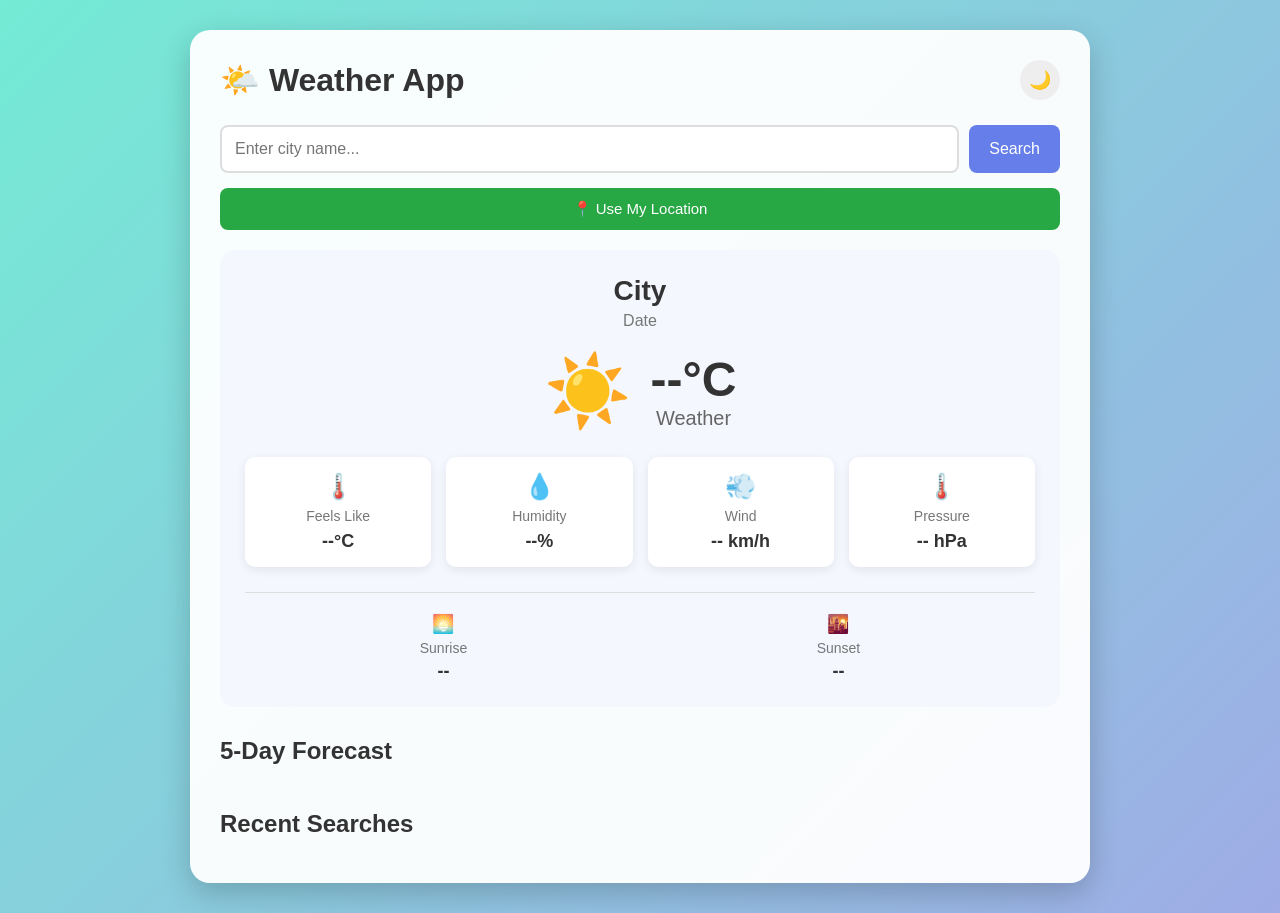
==== Weather-App/index.html @ bdfff519 "Add Weather App project" ====
<!DOCTYPE html>
<html lang="en">
<head>
    <meta charset="UTF-8">
    <meta name="viewport" content="width=device-width, initial-scale=1.0">

    <title>Weather App</title>

    <link rel="stylesheet" href="style.css">
</head>

<body>

    <div class="container">

        <!-- Header -->
        <header>

            <h1>🌤️ Weather App</h1>

            <button id="themeBtn">🌙</button>

        </header>


        <!-- Search -->
        <div class="search-box">

            <input
                type="text"
                id="cityInput"
                placeholder="Enter city name..."
            >

            <button id="searchBtn">
                Search
            </button>

        </div>


        <!-- Location Button -->
        <button id="locationBtn" class="location-btn">
            📍 Use My Location
        </button>


        <!-- Loading -->
        <p id="loading">
            Loading weather...
        </p>


        <!-- Error -->
        <p id="error"></p>


        <!-- Weather Information -->
        <div id="weatherContainer" class="weather-container">

            <!-- Current Weather -->
            <div class="current-weather">

                <h2 id="cityName">
                    City
                </h2>

                <p id="date">
                    Date
                </p>

                <div class="weather-main">

                    <div id="weatherIcon">
                        ☀️
                    </div>

                    <div>
                        <h3 id="temperature">
                            --°C
                        </h3>

                        <p id="condition">
                            Weather
                        </p>
                    </div>

                </div>


                <!-- Weather Details -->
                <div class="details">

                    <div class="detail-box">

                        <span>🌡️</span>

                        <p>Feels Like</p>

                        <strong id="feelsLike">
                            --°C
                        </strong>

                    </div>


                    <div class="detail-box">

                        <span>💧</span>

                        <p>Humidity</p>

                        <strong id="humidity">
                            --%
                        </strong>

                    </div>


                    <div class="detail-box">

                        <span>💨</span>

                        <p>Wind</p>

                        <strong id="wind">
                            -- km/h
                        </strong>

                    </div>


                    <div class="detail-box">

                        <span>🌡️</span>

                        <p>Pressure</p>

                        <strong id="pressure">
                            -- hPa
                        </strong>

                    </div>

                </div>


                <!-- Sunrise Sunset -->
                <div class="sun-info">

                    <div>
                        🌅
                        <span>Sunrise</span>
                        <strong id="sunrise">
                            --
                        </strong>
                    </div>

                    <div>
                        🌇
                        <span>Sunset</span>
                        <strong id="sunset">
                            --
                        </strong>
                    </div>

                </div>

            </div>


            <!-- Forecast -->
            <div class="forecast-section">

                <h2>5-Day Forecast</h2>

                <div id="forecast" class="forecast">

                </div>

            </div>


            <!-- Recent Searches -->
            <div class="recent-section">

                <h2>Recent Searches</h2>

                <div id="recentSearches">

                </div>

            </div>

        </div>

    </div>


    <script src="script.js"></script>

</body>
</html>
---- Weather-App/style.css ----
* {
    margin: 0;
    padding: 0;
    box-sizing: border-box;
}


body {
    font-family: Arial, sans-serif;

    min-height: 100vh;

    background: linear-gradient(
        135deg,
        #74ebd5,
        #9face6
    );

    padding: 30px;

    transition: 0.3s;
}


.container {
    width: 100%;
    max-width: 900px;

    margin: auto;

    background: rgba(255, 255, 255, 0.95);

    padding: 30px;

    border-radius: 20px;

    box-shadow: 0 10px 30px rgba(0,0,0,0.2);
}


/* Header */

header {
    display: flex;

    justify-content: space-between;

    align-items: center;

    margin-bottom: 25px;
}


header h1 {
    color: #333;
}


#themeBtn {
    border: none;

    background: #eee;

    width: 40px;

    height: 40px;

    border-radius: 50%;

    cursor: pointer;

    font-size: 18px;
}


/* Search */

.search-box {
    display: flex;

    gap: 10px;

    margin-bottom: 15px;
}


#cityInput {
    flex: 1;

    padding: 13px;

    border: 2px solid #ddd;

    border-radius: 8px;

    font-size: 16px;

    outline: none;
}


#cityInput:focus {
    border-color: #667eea;
}


#searchBtn {
    padding: 13px 20px;

    border: none;

    border-radius: 8px;

    background: #667eea;

    color: white;

    cursor: pointer;

    font-size: 16px;
}


#searchBtn:hover {
    background: #5568d8;
}


/* Location */

.location-btn {
    width: 100%;

    padding: 12px;

    border: none;

    border-radius: 8px;

    background: #28a745;

    color: white;

    cursor: pointer;

    font-size: 15px;

    margin-bottom: 20px;
}


/* Loading */

#loading {
    display: none;

    text-align: center;

    color: #667eea;

    margin: 15px;
}


/* Error */

#error {
    display: none;

    text-align: center;

    color: #dc3545;

    margin: 15px;
}


/* Current Weather */

.current-weather {
    text-align: center;

    padding: 25px;

    background: #f5f7ff;

    border-radius: 15px;
}


#cityName {
    font-size: 28px;

    color: #333;
}


#date {
    color: #777;

    margin: 5px 0 20px;
}


/* Main Weather */

.weather-main {
    display: flex;

    justify-content: center;

    align-items: center;

    gap: 20px;

    margin-bottom: 25px;
}


#weatherIcon {
    font-size: 70px;
}


#temperature {
    font-size: 48px;

    color: #333;
}


#condition {
    font-size: 20px;

    color: #666;

    text-transform: capitalize;
}


/* Details */

.details {
    display: grid;

    grid-template-columns: repeat(4, 1fr);

    gap: 15px;

    margin-top: 20px;
}


.detail-box {
    background: white;

    padding: 15px;

    border-radius: 10px;

    box-shadow: 0 3px 10px rgba(0,0,0,0.08);
}


.detail-box span {
    font-size: 25px;
}


.detail-box p {
    margin: 7px 0;

    color: #777;

    font-size: 14px;
}


.detail-box strong {
    font-size: 18px;

    color: #333;
}


/* Sunrise Sunset */

.sun-info {
    display: flex;

    justify-content: space-around;

    margin-top: 25px;

    padding-top: 20px;

    border-top: 1px solid #ddd;
}


.sun-info div {
    display: flex;

    flex-direction: column;

    gap: 5px;

    font-size: 18px;
}


.sun-info span {
    color: #777;

    font-size: 14px;
}


.sun-info strong {
    color: #333;
}


/* Forecast */

.forecast-section {
    margin-top: 30px;
}


.forecast-section h2,
.recent-section h2 {
    margin-bottom: 15px;

    color: #333;
}


.forecast {
    display: grid;

    grid-template-columns: repeat(5, 1fr);

    gap: 12px;
}


.forecast-card {
    background: #f5f7ff;

    padding: 15px;

    border-radius: 10px;

    text-align: center;
}


.forecast-card .icon {
    font-size: 35px;

    margin: 10px 0;
}


.forecast-card .temp {
    font-weight: bold;

    font-size: 18px;

    margin-bottom: 5px;
}


.forecast-card .description {
    color: #777;

    font-size: 13px;

    text-transform: capitalize;
}


/* Recent Searches */

.recent-section {
    margin-top: 30px;
}


#recentSearches {
    display: flex;

    flex-wrap: wrap;

    gap: 10px;
}


.recent-city {
    padding: 8px 15px;

    background: #eee;

    border-radius: 20px;

    cursor: pointer;
}


.recent-city:hover {
    background: #667eea;

    color: white;
}


/* Dark Mode */

body.dark {
    background: linear-gradient(
        135deg,
        #141e30,
        #243b55
    );
}


body.dark .container {
    background: #1e1e1e;

    color: white;
}


body.dark h1,
body.dark h2,
body.dark #cityName,
body.dark #temperature,
body.dark .detail-box strong,
body.dark .sun-info strong {
    color: white;
}


body.dark .current-weather,
body.dark .forecast-card {
    background: #2b2b2b;
}


body.dark .detail-box {
    background: #333;
}


body.dark #date,
body.dark #condition,
body.dark .detail-box p,
body.dark .sun-info span {
    color: #bbb;
}


/* Responsive */

@media (max-width: 700px) {

    body {
        padding: 15px;
    }


    .container {
        padding: 20px;
    }


    .details {
        grid-template-columns: repeat(2, 1fr);
    }


    .forecast {
        grid-template-columns: repeat(2, 1fr);
    }

}


@media (max-width: 450px) {

    .search-box {
        flex-direction: column;
    }


    #searchBtn {
        width: 100%;
    }


    .weather-main {
        flex-direction: column;

        gap: 5px;
    }


    #temperature {
        font-size: 40px;
    }


    .forecast {
        grid-template-columns: 1fr;
    }

}
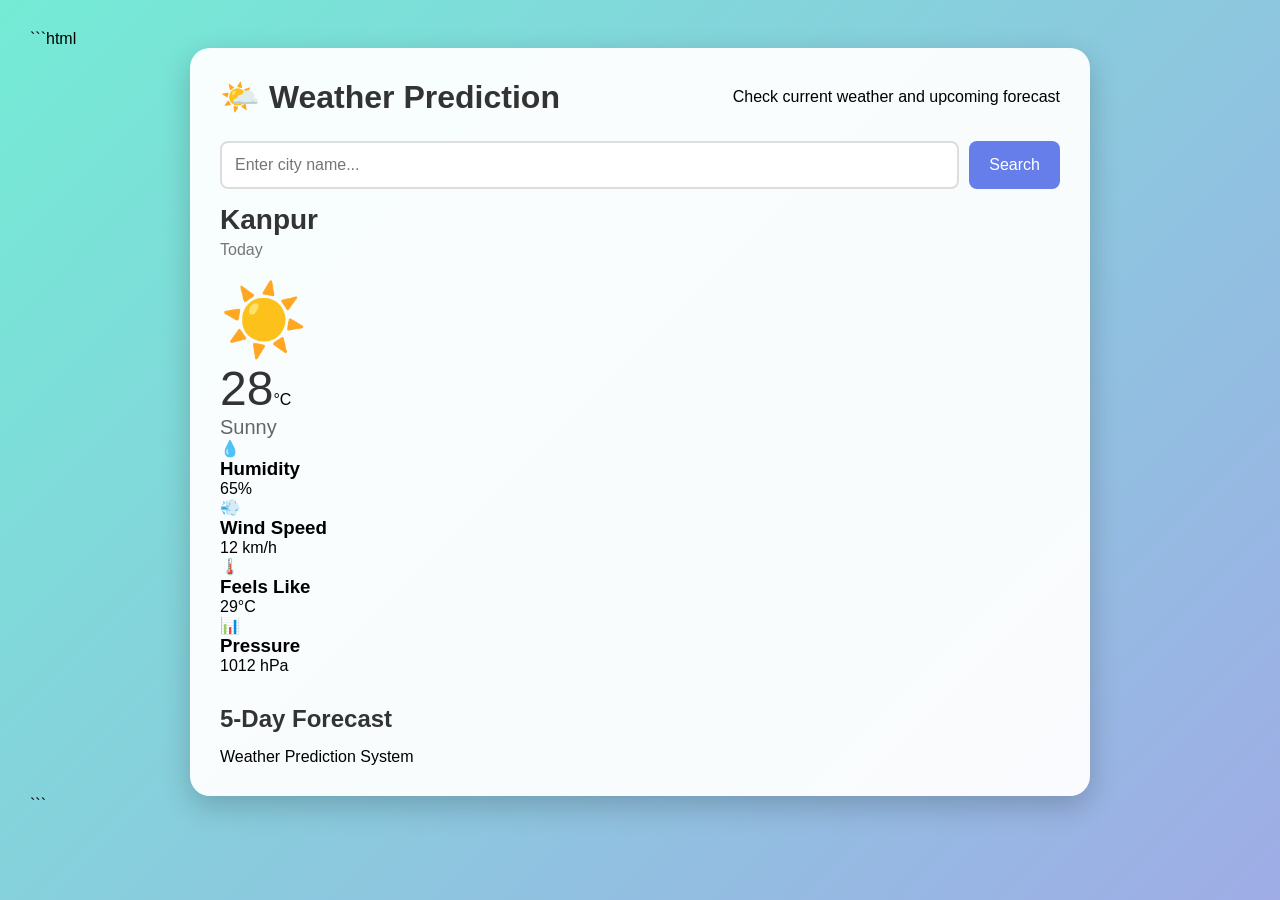
==== commit ec1964a8: "Updated html code" ====
--- a/Weather-App/index.html
+++ b/Weather-App/index.html
@@ -1,10 +1,11 @@
+```html
 <!DOCTYPE html>
 <html lang="en">
 <head>
     <meta charset="UTF-8">
     <meta name="viewport" content="width=device-width, initial-scale=1.0">
 
-    <title>Weather App</title>
+    <title>Weather Prediction</title>
 
     <link rel="stylesheet" href="style.css">
 </head>
@@ -15,17 +16,12 @@
 
         <!-- Header -->
         <header>
-
-            <h1>🌤️ Weather App</h1>
-
-            <button id="themeBtn">🌙</button>
-
+            <h1>🌤️ Weather Prediction</h1>
+            <p>Check current weather and upcoming forecast</p>
         </header>
 
-
-        <!-- Search -->
-        <div class="search-box">
-
+        <!-- Search Section -->
+        <section class="search-box">
             <input
                 type="text"
                 id="cityInput"
@@ -35,169 +31,95 @@
             <button id="searchBtn">
                 Search
             </button>
+        </section>
 
+        <!-- Loading -->
+        <div id="loading" class="loading hidden">
+            Loading weather data...
         </div>
 
+        <!-- Error -->
+        <div id="error" class="error hidden">
+            City not found. Please try again.
+        </div>
 
-        <!-- Location Button -->
-        <button id="locationBtn" class="location-btn">
-            📍 Use My Location
-        </button>
+        <!-- Current Weather -->
+        <section id="weatherCard" class="weather-card hidden">
 
+            <div class="location">
+                <h2 id="cityName">Kanpur</h2>
+                <p id="date">Today</p>
+            </div>
 
-        <!-- Loading -->
-        <p id="loading">
-            Loading weather...
-        </p>
+            <div class="main-weather">
 
-
-        <!-- Error -->
-        <p id="error"></p>
-
-
-        <!-- Weather Information -->
-        <div id="weatherContainer" class="weather-container">
-
-            <!-- Current Weather -->
-            <div class="current-weather">
-
-                <h2 id="cityName">
-                    City
-                </h2>
-
-                <p id="date">
-                    Date
-                </p>
-
-                <div class="weather-main">
-
-                    <div id="weatherIcon">
-                        ☀️
-                    </div>
-
-                    <div>
-                        <h3 id="temperature">
-                            --°C
-                        </h3>
-
-                        <p id="condition">
-                            Weather
-                        </p>
-                    </div>
-
+                <div class="weather-icon" id="weatherIcon">
+                    ☀️
                 </div>
 
-
-                <!-- Weather Details -->
-                <div class="details">
-
-                    <div class="detail-box">
-
-                        <span>🌡️</span>
-
-                        <p>Feels Like</p>
-
-                        <strong id="feelsLike">
-                            --°C
-                        </strong>
-
-                    </div>
-
-
-                    <div class="detail-box">
-
-                        <span>💧</span>
-
-                        <p>Humidity</p>
-
-                        <strong id="humidity">
-                            --%
-                        </strong>
-
-                    </div>
-
-
-                    <div class="detail-box">
-
-                        <span>💨</span>
-
-                        <p>Wind</p>
-
-                        <strong id="wind">
-                            -- km/h
-                        </strong>
-
-                    </div>
-
-
-                    <div class="detail-box">
-
-                        <span>🌡️</span>
-
-                        <p>Pressure</p>
-
-                        <strong id="pressure">
-                            -- hPa
-                        </strong>
-
-                    </div>
-
+                <div class="temperature">
+                    <span id="temperature">28</span>°C
                 </div>
 
-
-                <!-- Sunrise Sunset -->
-                <div class="sun-info">
-
-                    <div>
-                        🌅
-                        <span>Sunrise</span>
-                        <strong id="sunrise">
-                            --
-                        </strong>
-                    </div>
-
-                    <div>
-                        🌇
-                        <span>Sunset</span>
-                        <strong id="sunset">
-                            --
-                        </strong>
-                    </div>
-
+                <div class="condition">
+                    <p id="condition">Sunny</p>
                 </div>
 
             </div>
 
+            <!-- Weather Details -->
+            <div class="weather-details">
 
-            <!-- Forecast -->
-            <div class="forecast-section">
+                <div class="detail">
+                    <span>💧</span>
+                    <h3>Humidity</h3>
+                    <p id="humidity">65%</p>
+                </div>
 
-                <h2>5-Day Forecast</h2>
+                <div class="detail">
+                    <span>💨</span>
+                    <h3>Wind Speed</h3>
+                    <p id="windSpeed">12 km/h</p>
+                </div>
 
-                <div id="forecast" class="forecast">
+                <div class="detail">
+                    <span>🌡️</span>
+                    <h3>Feels Like</h3>
+                    <p id="feelsLike">29°C</p>
+                </div>
 
+                <div class="detail">
+                    <span>📊</span>
+                    <h3>Pressure</h3>
+                    <p id="pressure">1012 hPa</p>
                 </div>
 
             </div>
 
+        </section>
 
-            <!-- Recent Searches -->
-            <div class="recent-section">
+        <!-- Forecast -->
+        <section id="forecastSection" class="forecast-section hidden">
 
-                <h2>Recent Searches</h2>
+            <h2>5-Day Forecast</h2>
 
-                <div id="recentSearches">
+            <div id="forecastContainer" class="forecast-container">
 
-                </div>
+                <!-- Forecast cards generated by JavaScript -->
 
             </div>
 
-        </div>
+        </section>
+
+        <!-- Footer -->
+        <footer>
+            <p>Weather Prediction System</p>
+        </footer>
 
     </div>
-
 
     <script src="script.js"></script>
 
 </body>
-</html>+</html>
+```
